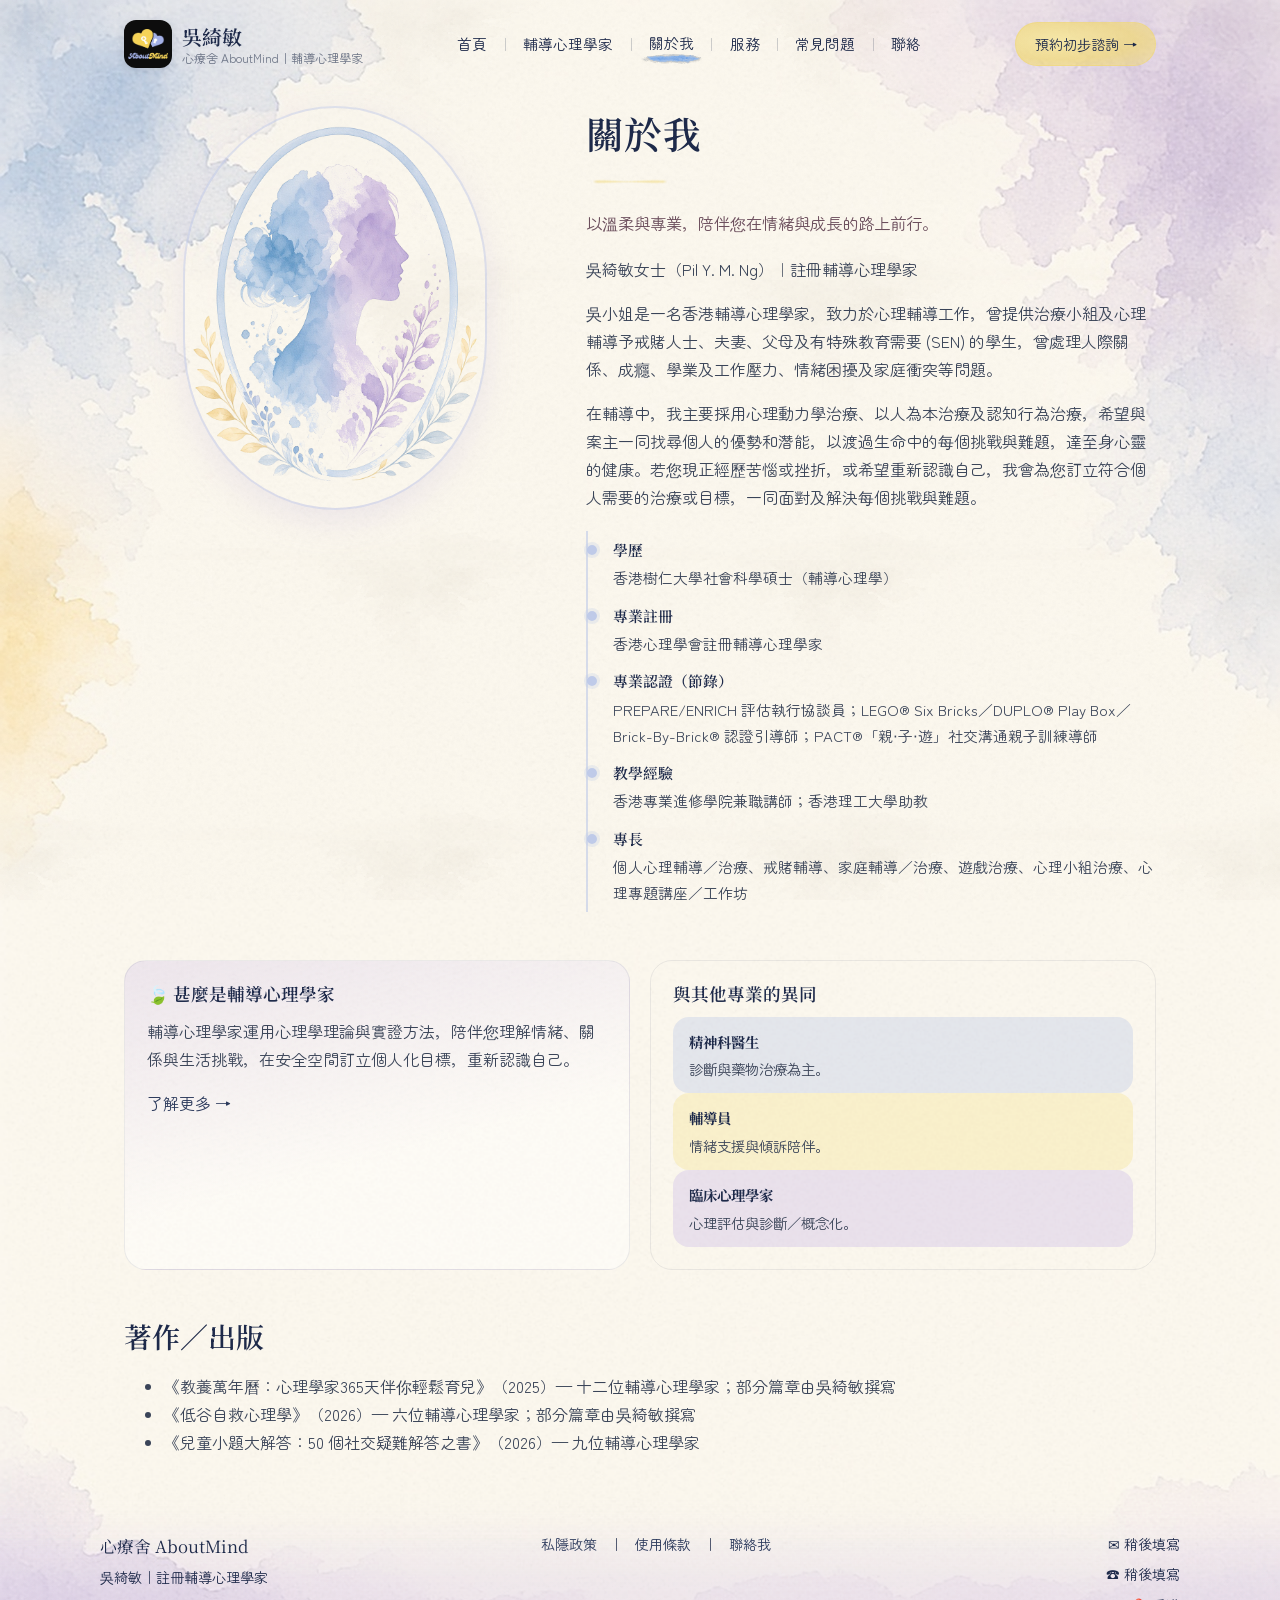
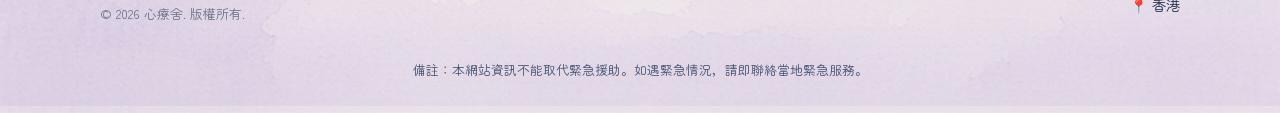
==== about.html @ 5c4538fe "Publish 心療舍 AboutMind static site at the repository root. GitHub Pages can serve these HTML, CSS, JS" ====
<!DOCTYPE html>
<html lang="zh-Hant">
<head>
  <meta charset="UTF-8">
  <meta name="viewport" content="width=device-width, initial-scale=1">
  <title>關於我｜吳綺敏 註冊輔導心理學家｜心療舍</title>
  <meta name="description" content="吳綺敏女士（Pil Y. M. Ng）｜註冊輔導心理學家。以溫柔與專業陪伴您前行。">
  <link rel="preconnect" href="https://fonts.googleapis.com">
  <link rel="preconnect" href="https://fonts.gstatic.com" crossorigin>
  <link href="https://fonts.googleapis.com/css2?family=Noto+Serif+TC:wght@500;600;700&family=Zen+Maru+Gothic:wght@400;500;700&display=swap" rel="stylesheet">
  <link rel="stylesheet" href="css/styles.css">
</head>
<body>
  <div class="site-wrap">
  <header class="site-header">
    <a class="brand" href="index.html">
      <img class="brand-logo" src="assets/aboutmind-logo.png" alt="AboutMind 心療舍">
      <span class="brand-text">
        <span class="brand-name">吳綺敏</span>
        <span class="brand-sub">心療舍 AboutMind｜輔導心理學家</span>
      </span>
    </a>
    <nav class="nav" aria-label="主要導航">
        <a href="index.html" data-page="index.html">首頁</a>
        <span class="sep">｜</span>
        <a href="counseling-psychologist.html" data-page="counseling-psychologist.html">輔導心理學家</a>
        <span class="sep">｜</span>
        <a href="about.html" data-page="about.html" class="active">關於我</a>
        <span class="sep">｜</span>
        <a href="services.html" data-page="services.html">服務</a>
        <span class="sep">｜</span>
        <a href="faq.html" data-page="faq.html">常見問題</a>
        <span class="sep">｜</span>
        <a href="contact.html" data-page="contact.html">聯絡</a>
    </nav>
    <a class="header-cta" href="contact.html">預約初步諮詢 →</a>
  </header>
  </div>
  <main>
  <div class="site-wrap">
    <section class="about-hero">
      <div class="hero-visual">
        <img class="portrait-oval" src="assets/portrait-oval.png" alt="關於我水彩肖像">
      </div>
      <div class="about-bio">
        <h1>關於我</h1>
        <div class="underline-lemon" aria-hidden="true"></div>
        <p class="lead">以溫柔與專業，陪伴您在情緒與成長的路上前行。</p>
        <p>吳綺敏女士（Pil Y. M. Ng）｜註冊輔導心理學家</p>
        <p>吳小姐是一名香港輔導心理學家，致力於心理輔導工作，曾提供治療小組及心理輔導予戒賭人士、夫妻、父母及有特殊教育需要 (SEN) 的學生，曾處理人際關係、成癮、學業及工作壓力、情緒困擾及家庭衝突等問題。</p>
        <p>在輔導中，我主要採用心理動力學治療、以人為本治療及認知行為治療，希望與案主一同找尋個人的優勢和潛能，以渡過生命中的每個挑戰與難題，達至身心靈的健康。若您現正經歷苦惱或挫折，或希望重新認識自己，我會為您訂立符合個人需要的治療或目標，一同面對及解決每個挑戰與難題。</p>

        <ul class="cv-list">
          <li>
            <span class="cv-label">學歷</span>
            香港樹仁大學社會科學碩士（輔導心理學）
          </li>
          <li>
            <span class="cv-label">專業註冊</span>
            香港心理學會註冊輔導心理學家
          </li>
          <li>
            <span class="cv-label">專業認證（節錄）</span>
            PREPARE/ENRICH 評估執行協談員；LEGO® Six Bricks／DUPLO® Play Box／Brick-By-Brick® 認證引導師；PACT®「親‧子‧遊」社交溝通親子訓練導師
          </li>
          <li>
            <span class="cv-label">教學經驗</span>
            香港專業進修學院兼職講師；香港理工大學助教
          </li>
          <li>
            <span class="cv-label">專長</span>
            個人心理輔導／治療、戒賭輔導、家庭輔導／治療、遊戲治療、心理小組治療、心理專題講座／工作坊
          </li>
        </ul>
      </div>
    </section>

    <div class="modules">
      <aside class="module module-lavender">
        <h3>🍃 甚麼是輔導心理學家</h3>
        <p>輔導心理學家運用心理學理論與實證方法，陪伴您理解情緒、關係與生活挑戰，在安全空間訂立個人化目標，重新認識自己。</p>
        <p><a href="counseling-psychologist.html">了解更多 →</a></p>
      </aside>
      <aside class="module">
        <h3>與其他專業的異同</h3>
        <div class="compare-pills">
          <div class="compare-item pill-blue"><strong>精神科醫生</strong>診斷與藥物治療為主。</div>
          <div class="compare-item pill-lemon"><strong>輔導員</strong>情緒支援與傾訴陪伴。</div>
          <div class="compare-item pill-lavender"><strong>臨床心理學家</strong>心理評估與診斷／概念化。</div>
        </div>
      </aside>
    </div>

    <section class="mb-3">
      <h2>著作／出版</h2>
      <ul>
        <li>《教養萬年曆：心理學家365天伴你輕鬆育兒》（2025）— 十二位輔導心理學家；部分篇章由吳綺敏撰寫</li>
        <li>《低谷自救心理學》（2026）— 六位輔導心理學家；部分篇章由吳綺敏撰寫</li>
        <li>《兒童小題大解答：50 個社交疑難解答之書》（2026）— 九位輔導心理學家</li>
      </ul>
    </section>
  </div>
  </main>
  <footer class="site-footer">
    <div class="footer-inner">
      <div>
        <p class="footer-brand-name">心療舍 AboutMind</p>
        <p>吳綺敏｜註冊輔導心理學家</p>
        <p class="footer-copy">© 2026 心療舍. 版權所有.</p>
      </div>
      <div class="footer-links">
        <a href="#">私隱政策</a>
        <span class="sep">｜</span>
        <a href="#">使用條款</a>
        <span class="sep">｜</span>
        <a href="contact.html">聯絡我</a>
      </div>
      <div class="footer-contact">
        <span>✉ 稍後填寫</span>
        <span>☎ 稍後填寫</span>
        <span>📍 香港</span>
      </div>
    </div>
    <p class="footer-disclaimer">備註：本網站資訊不能取代緊急援助。如遇緊急情況，請即聯絡當地緊急服務。</p>
  </footer>
  <script src="js/main.js"></script>
</body>
</html>
---- css/styles.css ----
/* 心療舍 AboutMind — watercolor paper theme
   Anti-blotch: one continuous cream base + soft multi-layer radial washes (CSS),
   not stacked opaque PNG corner blobs. */

:root {
  --cream: #FBF7F0;
  --cream-deep: #F3EDE3;
  --navy: #1E2A4A;
  --navy-soft: #2C3A5C;
  --body: #3A4458;
  --lavender: #C9B8E8;
  --lavender-deep: #B8A4DC;
  --pale-blue: #B8C5E8;
  --cornflower: #9BB0DC;
  --lemon: #F5E6A3;
  --lemon-deep: #F0D878;
  --peach: #F2C4B0;
  --peach-deep: #E8A992;
  --dusty-rose: #E8B8C8;
  --muted: #6B7385;
  --line: rgba(30, 42, 74, 0.12);
  --max: 1080px;
  --radius-card: 22px;
  --font-serif: "Noto Serif TC", "Songti TC", serif;
  --font-sans: "Zen Maru Gothic", "Noto Sans TC", "PingFang TC", sans-serif;
}

*, *::before, *::after { box-sizing: border-box; }
html { scroll-behavior: smooth; }
body {
  margin: 0;
  color: var(--body);
  font-family: var(--font-sans);
  font-weight: 400;
  line-height: 1.75;
  background-color: var(--cream);
  /* Painterly watercolor paper: cream + painted plate + soft corner overlays.
     Avoid flat digital-only fog as the main look. */
  background-image:
    url("../assets/wash-footer-from-bg.png"),
    url("../assets/bg-paper-watercolor.png");
  background-repeat: no-repeat, no-repeat;
  background-position:
    bottom center,
    top center;
  background-size:
    100% auto,
    cover;
  background-attachment: scroll, fixed;
  min-height: 100vh;
  position: relative;
}

/* Subtle paper grain + tiny CSS under-wash (readability / fallback only) */
body::before {
  content: "";
  position: fixed;
  inset: 0;
  pointer-events: none;
  z-index: 0;
  opacity: 1;
  background-image:
    url("../assets/paper-grain.png"),
    radial-gradient(ellipse 70% 50% at 0% 0%, rgba(184, 197, 232, 0.14) 0%, transparent 62%),
    radial-gradient(ellipse 65% 48% at 100% 0%, rgba(201, 184, 232, 0.12) 0%, transparent 64%);
  background-repeat: repeat, no-repeat, no-repeat;
  background-size: 420px 280px, auto, auto;
  mix-blend-mode: multiply;
  opacity: 0.48;
}

.site-wrap {
  position: relative;
  z-index: 1;
  max-width: var(--max);
  margin: 0 auto;
  padding: 0 1.5rem 0;
}

/* ---- Typography ---- */
h1, h2, h3, .brand-name {
  font-family: var(--font-serif);
  color: var(--navy);
  font-weight: 600;
  line-height: 1.35;
  margin: 0 0 0.6em;
}
h1 { font-size: clamp(1.75rem, 3.5vw, 2.35rem); letter-spacing: 0.02em; }
h2 { font-size: clamp(1.35rem, 2.5vw, 1.75rem); }
h3 { font-size: 1.1rem; }
p { margin: 0 0 1em; }
a { color: var(--navy-soft); text-decoration: none; }
a:hover { color: var(--cornflower); }

/* ---- Header / Nav ---- */
.site-header {
  display: flex;
  align-items: center;
  justify-content: space-between;
  gap: 1rem;
  padding: 1.25rem 0 1rem;
  flex-wrap: wrap;
}
.brand {
  display: flex;
  align-items: center;
  gap: 0.65rem;
  color: var(--navy);
  text-decoration: none;
}
.brand-logo {
  width: 48px;
  height: 48px;
  object-fit: contain;
  border-radius: 12px;
  background: #0d0d0d;
  padding: 4px;
  box-shadow: 0 2px 10px rgba(30,42,74,0.12);
}
.brand-text { display: flex; flex-direction: column; line-height: 1.25; }
.brand-name { font-size: 1.25rem; margin: 0; }
.brand-sub { font-size: 0.75rem; color: var(--muted); font-family: var(--font-sans); }

.nav {
  display: flex;
  flex-wrap: wrap;
  align-items: center;
  gap: 0.15rem 0;
  font-size: 0.92rem;
  color: var(--navy);
}
.nav a {
  color: var(--navy);
  padding: 0.35rem 0.55rem;
  position: relative;
}
.nav .sep {
  color: rgba(30,42,74,0.28);
  user-select: none;
  padding: 0 0.1rem;
}
.nav a.active {
  background-image: url("../assets/underline-blue.png");
  background-repeat: no-repeat;
  background-position: center 100%;
  background-size: 100% 10px;
  padding-bottom: 0.55rem;
}
.nav a:hover { opacity: 0.75; }

.header-cta {
  display: inline-flex;
  align-items: center;
  justify-content: center;
  padding: 0.55rem 1.15rem;
  border-radius: 999px;
  font-size: 0.88rem;
  color: var(--navy);
  background:
    radial-gradient(ellipse at 30% 40%, rgba(245,230,163,0.95) 0%, rgba(240,216,120,0.75) 55%, rgba(240,216,120,0.45) 100%);
  border: 1px solid rgba(240, 216, 120, 0.5);
  box-shadow: 0 2px 10px rgba(201, 184, 232, 0.2);
  transition: transform 0.15s ease, box-shadow 0.15s ease;
}
.header-cta:hover {
  transform: translateY(-1px);
  box-shadow: 0 4px 14px rgba(201, 184, 232, 0.35);
  color: var(--navy);
}

/* ---- Buttons ---- */
.btn {
  display: inline-flex;
  align-items: center;
  justify-content: center;
  padding: 0.75rem 1.6rem;
  border-radius: 999px;
  font-family: var(--font-sans);
  font-size: 0.98rem;
  color: var(--navy);
  border: none;
  cursor: pointer;
  text-decoration: none;
  transition: transform 0.15s ease, box-shadow 0.15s ease;
}
.btn:hover { transform: translateY(-1px); color: var(--navy); }
.btn-peach {
  background:
    radial-gradient(ellipse at 35% 40%, rgba(255,220,200,0.95) 0%, rgba(242,196,176,0.85) 45%, rgba(232,169,146,0.7) 100%);
  box-shadow: 0 3px 14px rgba(232, 169, 146, 0.35);
}
.btn-lavender {
  background:
    radial-gradient(ellipse at 40% 35%, rgba(220,210,240,0.95) 0%, rgba(201,184,232,0.85) 50%, rgba(184,164,220,0.7) 100%);
  box-shadow: 0 3px 14px rgba(184, 164, 220, 0.35);
}
.btn-lemon {
  background:
    radial-gradient(ellipse at 40% 35%, rgba(255,245,200,0.95) 0%, rgba(245,230,163,0.85) 50%, rgba(240,216,120,0.7) 100%);
  box-shadow: 0 3px 14px rgba(240, 216, 120, 0.35);
}

/* ---- Hero ---- */
.hero {
  display: grid;
  grid-template-columns: 1.15fr 0.85fr;
  gap: 2.5rem;
  align-items: center;
  padding: 2rem 0 2.5rem;
}
.hero-copy .tagline {
  color: var(--navy-soft);
  font-size: 1.02rem;
  max-width: 32rem;
}
.hero-visual {
  display: flex;
  justify-content: center;
}
.portrait-circle {
  width: min(340px, 100%);
  aspect-ratio: 1;
  border-radius: 50%;
  object-fit: cover;
  box-shadow:
    0 0 0 3px rgba(184, 197, 232, 0.35),
    0 12px 40px rgba(184, 164, 220, 0.25);
}
.portrait-oval {
  width: min(300px, 90%);
  height: auto;
  border-radius: 50% / 42%;
  object-fit: cover;
  box-shadow:
    0 0 0 2px rgba(184, 197, 232, 0.4),
    0 12px 36px rgba(184, 164, 220, 0.22);
}

/* ---- Section divider ---- */
.section-label {
  display: flex;
  align-items: center;
  justify-content: center;
  gap: 1rem;
  margin: 1.5rem 0 2rem;
  text-align: center;
}
.section-label h2 { margin: 0; white-space: nowrap; }
.section-label .brush {
  flex: 1;
  max-width: 140px;
  height: 8px;
  border: none;
  background:
    linear-gradient(90deg, transparent, rgba(155, 176, 220, 0.65), transparent);
  border-radius: 99px;
  opacity: 0.85;
  position: relative;
}
.section-label .brush::after {
  content: "";
  position: absolute;
  inset: -2px 10%;
  background: radial-gradient(ellipse at center, rgba(184,197,232,0.45), transparent 70%);
  border-radius: 99px;
}

.underline-lemon {
  display: inline-block;
  width: 5.5rem;
  height: 10px;
  margin-top: -0.4rem;
  margin-bottom: 1rem;
  background: url("../assets/underline-lemon.png") center / contain no-repeat;
}

/* ---- Cards ---- */
.card-grid {
  display: grid;
  grid-template-columns: repeat(3, 1fr);
  gap: 1.25rem;
  margin-bottom: 3rem;
}
.card-grid-2 {
  display: grid;
  grid-template-columns: repeat(2, 1fr);
  gap: 1.25rem;
  margin-bottom: 1.5rem;
}
.card {
  border-radius: var(--radius-card);
  padding: 1.4rem 1.35rem 1.5rem;
  border: 1.5px solid rgba(30, 42, 74, 0.08);
  background: rgba(255, 255, 255, 0.35);
  backdrop-filter: blur(2px);
  position: relative;
  overflow: hidden;
}
.card::before {
  content: "";
  position: absolute;
  inset: 0;
  border-radius: inherit;
  pointer-events: none;
  opacity: 0.55;
}
.card-blue { background: linear-gradient(160deg, rgba(184,197,232,0.32) 0%, rgba(255,255,255,0.4) 55%, rgba(184,197,232,0.18) 100%); }
.card-peach { background: linear-gradient(160deg, rgba(242,196,176,0.30) 0%, rgba(255,255,255,0.4) 55%, rgba(232,184,200,0.16) 100%); }
.card-lemon { background: linear-gradient(160deg, rgba(245,230,163,0.38) 0%, rgba(255,255,255,0.42) 55%, rgba(245,230,163,0.18) 100%); }
.card-lavender { background: linear-gradient(160deg, rgba(201,184,232,0.32) 0%, rgba(255,255,255,0.4) 55%, rgba(201,184,232,0.16) 100%); }
.card-rose { background: linear-gradient(160deg, rgba(232,184,200,0.30) 0%, rgba(255,255,255,0.4) 55%, rgba(242,196,176,0.16) 100%); }

.card-icon {
  font-size: 1.35rem;
  margin-bottom: 0.5rem;
  display: block;
  filter: saturate(0.85);
}
.card h3 { margin-bottom: 0.45rem; }
.card p { font-size: 0.92rem; margin: 0; color: var(--body); }

.pill-row {
  display: flex;
  flex-wrap: wrap;
  gap: 0.65rem;
  justify-content: center;
  margin: 1rem 0 2.5rem;
}
.pill {
  display: inline-flex;
  align-items: center;
  padding: 0.4rem 1rem;
  border-radius: 999px;
  font-size: 0.88rem;
  color: var(--navy);
  border: 1px solid rgba(30,42,74,0.08);
}
.pill-blue { background: rgba(184,197,232,0.35); }
.pill-lemon { background: rgba(245,230,163,0.45); }
.pill-lavender { background: rgba(201,184,232,0.35); }
.pill-peach { background: rgba(242,196,176,0.35); }

/* ---- About layout ---- */
.about-hero {
  display: grid;
  grid-template-columns: 0.85fr 1.15fr;
  gap: 2.5rem;
  align-items: start;
  padding: 1.5rem 0 2rem;
}
.about-bio .lead {
  color: #6B4E5C;
  font-size: 1.02rem;
  margin-bottom: 1.1rem;
}
.cv-list {
  list-style: none;
  padding: 0 0 0 0.35rem;
  margin: 1.25rem 0 0;
  border-left: 2px solid rgba(184, 197, 232, 0.55);
}
.cv-list li {
  position: relative;
  padding: 0.35rem 0 0.35rem 1.25rem;
  font-size: 0.93rem;
}
.cv-list li::before {
  content: "";
  position: absolute;
  left: -0.4rem;
  top: 0.85rem;
  width: 10px;
  height: 10px;
  border-radius: 50%;
  background: rgba(184, 197, 232, 0.9);
  box-shadow: 0 0 0 3px rgba(184,197,232,0.25);
}
.cv-list .cv-label {
  display: block;
  font-family: var(--font-serif);
  color: var(--navy);
  font-weight: 600;
  margin-bottom: 0.15rem;
}

.modules {
  display: grid;
  grid-template-columns: 1fr 1fr;
  gap: 1.25rem;
  margin: 1rem 0 3rem;
}
.module {
  border-radius: var(--radius-card);
  padding: 1.35rem 1.4rem;
  border: 1.5px solid rgba(30,42,74,0.08);
}
.module-lavender {
  background: linear-gradient(165deg, rgba(201,184,232,0.28) 0%, rgba(255,255,255,0.45) 60%);
}
.module-compare .compare-pills {
  display: flex;
  flex-direction: column;
  gap: 0.65rem;
  margin-top: 0.85rem;
}
.compare-item {
  border-radius: 16px;
  padding: 0.75rem 1rem;
  font-size: 0.9rem;
}
.compare-item strong {
  display: block;
  font-family: var(--font-serif);
  color: var(--navy);
  margin-bottom: 0.15rem;
}

/* ---- Counseling page ---- */
.process-grid {
  display: grid;
  grid-template-columns: repeat(3, 1fr);
  gap: 1rem;
  margin: 1.5rem 0 2rem;
}
.process-card {
  border-radius: 18px;
  padding: 1.25rem 1.2rem;
  border: 1.5px dashed rgba(30,42,74,0.18);
  background: rgba(255,255,255,0.4);
}
.process-card .step {
  font-family: var(--font-serif);
  color: var(--navy);
  font-size: 1.05rem;
  margin-bottom: 0.35rem;
}
.process-1 { background: linear-gradient(160deg, rgba(184,197,232,0.3), rgba(255,255,255,0.45)); }
.process-2 { background: linear-gradient(160deg, rgba(232,184,200,0.28), rgba(255,255,255,0.45)); }
.process-3 { background: linear-gradient(160deg, rgba(245,230,163,0.35), rgba(255,255,255,0.45)); }

.page-intro {
  max-width: 40rem;
  margin: 1.5rem auto 2rem;
  text-align: center;
}
.page-intro h1 { margin-bottom: 0.5rem; }
.centered { text-align: center; }

/* ---- FAQ ---- */
.faq-list {
  max-width: 720px;
  margin: 0 auto 3rem;
  display: flex;
  flex-direction: column;
  gap: 0.75rem;
}
.faq-item {
  border-radius: 16px;
  border: 1.5px solid rgba(30,42,74,0.1);
  background: rgba(255,255,255,0.55);
  overflow: hidden;
}
.faq-item summary {
  list-style: none;
  cursor: pointer;
  padding: 1rem 1.15rem;
  display: flex;
  align-items: center;
  justify-content: space-between;
  gap: 1rem;
  font-family: var(--font-serif);
  color: var(--navy);
  font-size: 1.02rem;
  position: relative;
  padding-left: 1.35rem;
}
.faq-item summary::-webkit-details-marker { display: none; }
.faq-item summary::before {
  content: "";
  position: absolute;
  left: 0;
  top: 0;
  bottom: 0;
  width: 8px;
  border-radius: 16px 0 0 16px;
  opacity: 0.75;
}
.faq-item:nth-child(1) summary::before { background: var(--lemon-deep); }
.faq-item:nth-child(2) summary::before { background: var(--lavender); }
.faq-item:nth-child(3) summary::before { background: var(--pale-blue); }
.faq-item:nth-child(4) summary::before { background: var(--cornflower); }
.faq-item:nth-child(5) summary::before { background: var(--lemon); }
.faq-item:nth-child(6) summary::before { background: var(--pale-blue); }
.faq-item .chev {
  flex-shrink: 0;
  width: 1.1rem;
  height: 1.1rem;
  border-right: 2px solid var(--navy);
  border-bottom: 2px solid var(--navy);
  transform: rotate(45deg);
  opacity: 0.45;
  transition: transform 0.2s ease;
  margin-top: -0.3rem;
}
.faq-item[open] .chev { transform: rotate(-135deg); margin-top: 0.25rem; }
.faq-item .answer {
  padding: 0 1.25rem 1.15rem 1.35rem;
  font-size: 0.95rem;
  color: var(--body);
}

/* ---- Contact ---- */
.contact-grid {
  display: grid;
  grid-template-columns: 1fr 1.1fr;
  gap: 2.5rem;
  align-items: start;
  margin: 1.5rem 0 3rem;
}
.contact-meta {
  list-style: none;
  padding: 0;
  margin: 1.5rem 0 0;
}
.contact-meta li {
  display: flex;
  align-items: center;
  gap: 0.85rem;
  margin-bottom: 1rem;
  font-size: 0.98rem;
}
.contact-icon {
  width: 42px;
  height: 42px;
  border-radius: 50%;
  display: grid;
  place-items: center;
  background: rgba(201,184,232,0.4);
  color: var(--navy);
  font-size: 1.05rem;
  flex-shrink: 0;
}
.contact-form {
  display: flex;
  flex-direction: column;
  gap: 0.85rem;
}
.contact-form label {
  display: block;
  font-size: 0.82rem;
  color: var(--muted);
  margin-bottom: 0.25rem;
}
.contact-form .field {
  width: 100%;
  padding: 0.85rem 1rem;
  border-radius: 14px;
  border: 1.5px solid rgba(30,42,74,0.22);
  background: rgba(255,255,255,0.55);
  font-family: var(--font-sans);
  font-size: 0.98rem;
  color: var(--navy);
  outline: none;
  transition: border-color 0.15s ease, box-shadow 0.15s ease;
}
.contact-form .field:focus {
  border-color: var(--lavender-deep);
  box-shadow: 0 0 0 3px rgba(201,184,232,0.3);
}
.contact-form textarea.field {
  min-height: 140px;
  resize: vertical;
}
.privacy-note {
  font-size: 0.82rem;
  color: var(--muted);
  text-align: center;
  margin-top: 0.5rem;
}
.form-submit { width: 100%; margin-top: 0.35rem; }

/* ---- Footer ---- */
.site-footer {
  position: relative;
  margin-top: 2rem;
  padding: 2.75rem 1.5rem 2rem;
  color: var(--navy);
  overflow: hidden;
}
.site-footer::before {
  content: "";
  position: absolute;
  inset: 0;
  z-index: 0;
  background-color: transparent;
  background-image:
    url("../assets/wash-footer-from-bg.png"),
    linear-gradient(180deg, transparent 0%, rgba(201,184,232,0.22) 40%, rgba(184,164,220,0.28) 100%);
  background-repeat: no-repeat, no-repeat;
  background-position: bottom center, bottom center;
  background-size: 100% 115%, 100% 100%;
  opacity: 0.95;
  -webkit-mask-image: linear-gradient(180deg, transparent 0%, #000 28%, #000 100%);
  mask-image: linear-gradient(180deg, transparent 0%, #000 28%, #000 100%);
}
.footer-inner {
  position: relative;
  z-index: 1;
  max-width: var(--max);
  margin: 0 auto;
  display: grid;
  grid-template-columns: 1.2fr 1fr 1.1fr;
  gap: 1.5rem;
  align-items: start;
  font-size: 0.88rem;
}
.footer-brand-name {
  font-family: var(--font-serif);
  font-size: 1.05rem;
  margin: 0 0 0.2rem;
}
.footer-copy { color: var(--muted); font-size: 0.8rem; margin-top: 0.4rem; }
.footer-links { display: flex; flex-wrap: wrap; gap: 0.35rem 0.75rem; justify-content: center; }
.footer-links a { color: var(--navy-soft); }
.footer-contact { display: flex; flex-direction: column; gap: 0.35rem; align-items: flex-end; text-align: right; }
.footer-disclaimer {
  position: relative;
  z-index: 1;
  max-width: var(--max);
  margin: 1.25rem auto 0;
  text-align: center;
  font-size: 0.8rem;
  color: var(--navy-soft);
  opacity: 0.85;
}

/* ---- Utilities ---- */
.mt-1 { margin-top: 0.5rem; }
.mt-2 { margin-top: 1rem; }
.mb-2 { margin-bottom: 1rem; }
.mb-3 { margin-bottom: 1.75rem; }
.sr-only {
  position: absolute; width: 1px; height: 1px; padding: 0; margin: -1px;
  overflow: hidden; clip: rect(0,0,0,0); border: 0;
}

/* ---- Responsive ---- */
@media (max-width: 900px) {
  .hero, .about-hero, .contact-grid { grid-template-columns: 1fr; }
  .hero-visual { order: -1; }
  .card-grid, .process-grid { grid-template-columns: 1fr; }
  .card-grid-2, .modules { grid-template-columns: 1fr; }
  .footer-inner { grid-template-columns: 1fr; text-align: center; }
  .footer-contact { align-items: center; text-align: center; }
  .nav { width: 100%; justify-content: flex-start; }
}
@media (max-width: 600px) {
  .site-header { padding-top: 1rem; }
  .brand-logo { width: 36px; height: 36px; }
  .header-cta { display: none; }
}
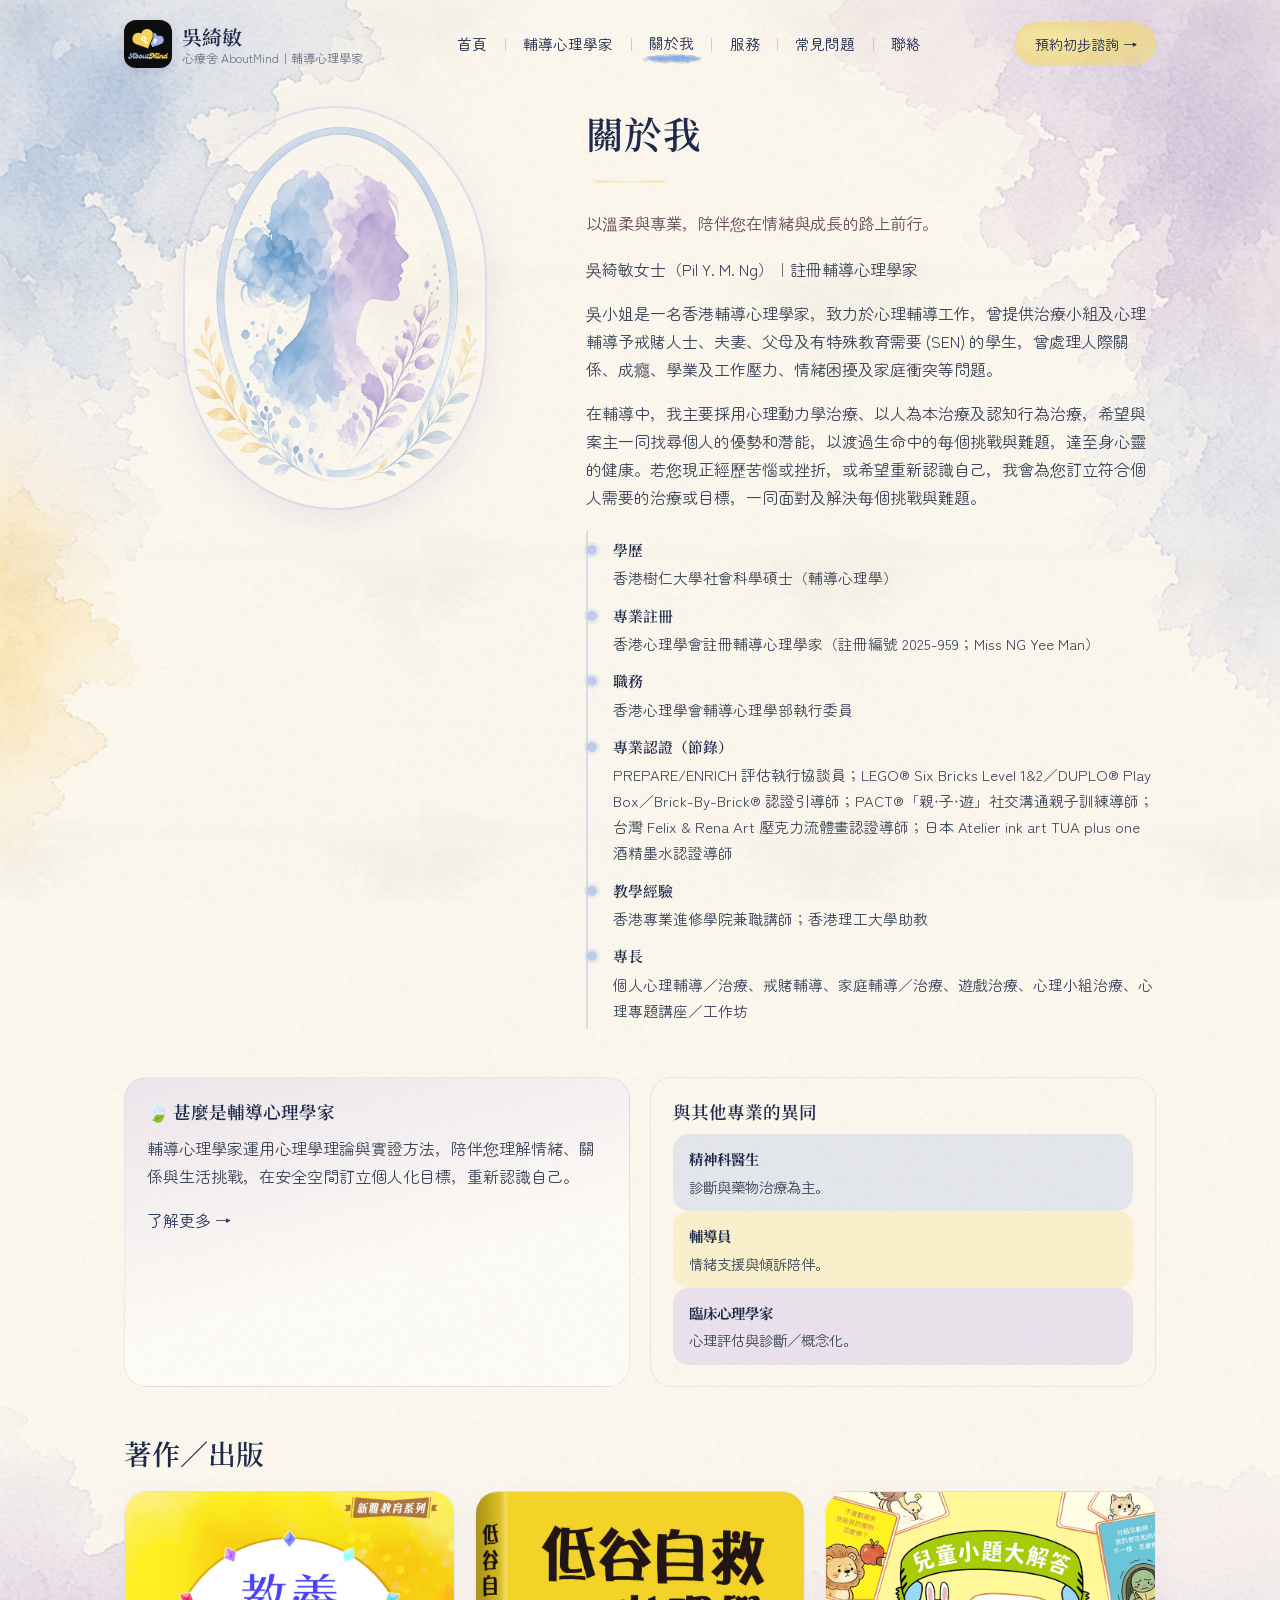
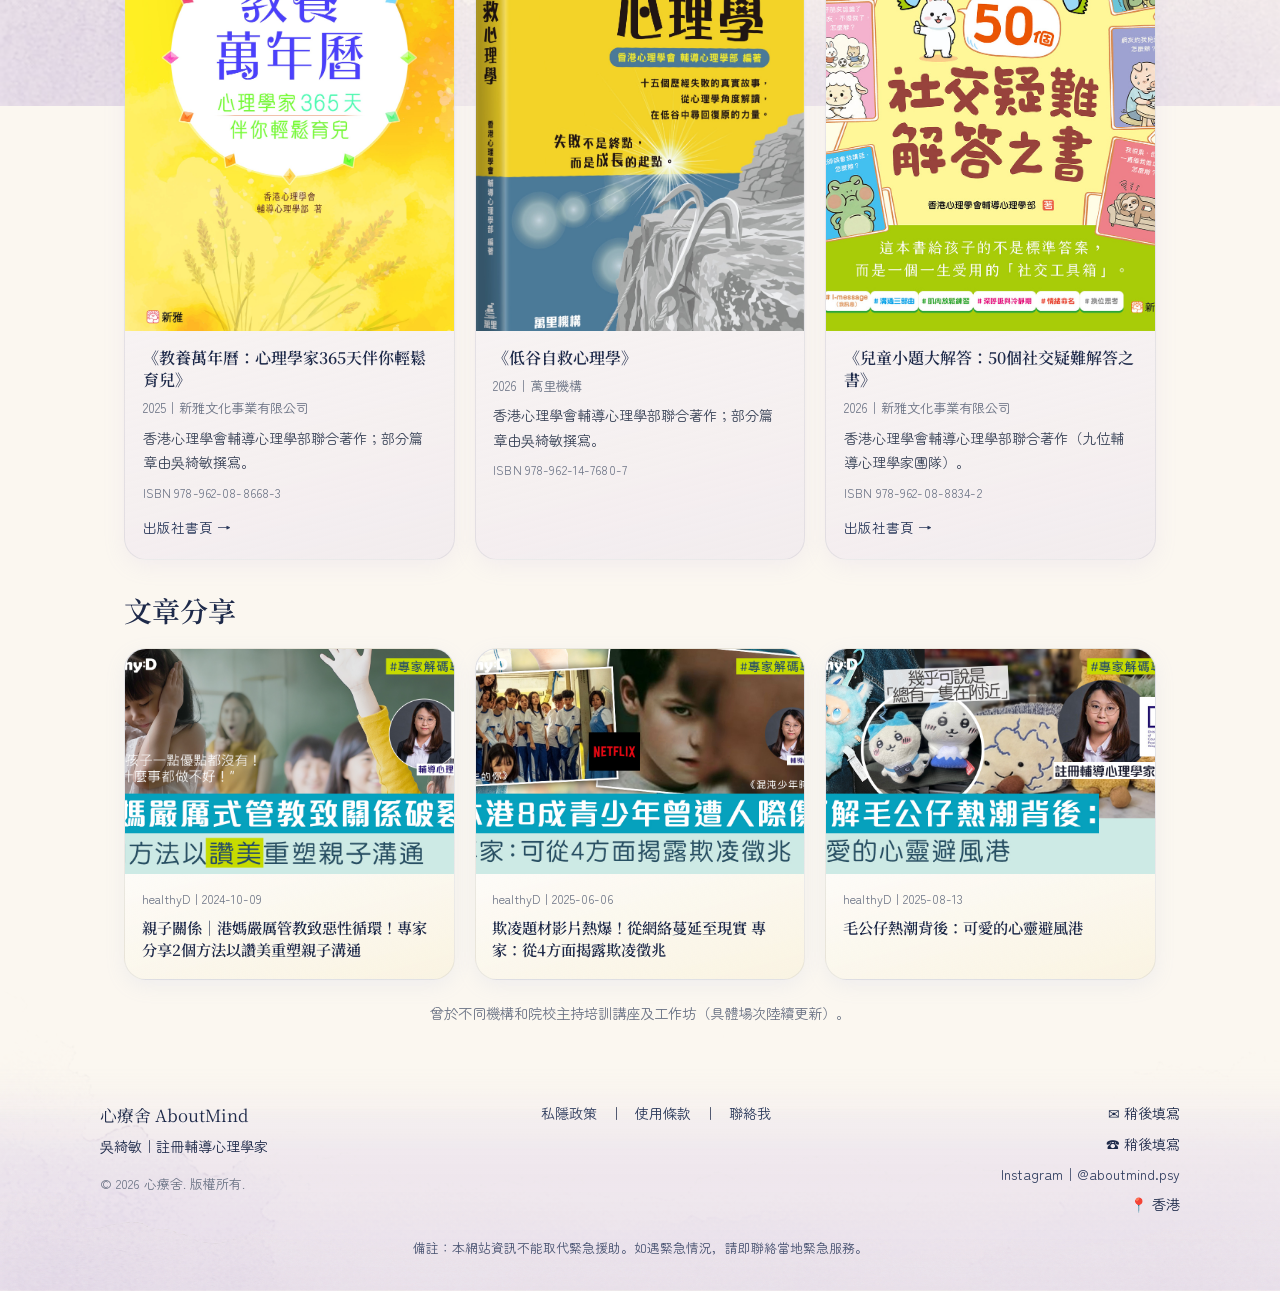
==== commit c6ee0f94: "Update About: publications covers, healthyD articles, CV enrichments Deploy the static Pages package" ====
--- a/about.html
+++ b/about.html
@@ -57,11 +57,15 @@
           </li>
           <li>
             <span class="cv-label">專業註冊</span>
-            香港心理學會註冊輔導心理學家
+            香港心理學會註冊輔導心理學家（註冊編號 2025-959；Miss NG Yee Man）
+          </li>
+          <li>
+            <span class="cv-label">職務</span>
+            香港心理學會輔導心理學部執行委員
           </li>
           <li>
             <span class="cv-label">專業認證（節錄）</span>
-            PREPARE/ENRICH 評估執行協談員；LEGO® Six Bricks／DUPLO® Play Box／Brick-By-Brick® 認證引導師；PACT®「親‧子‧遊」社交溝通親子訓練導師
+            PREPARE/ENRICH 評估執行協談員；LEGO® Six Bricks Level 1&amp;2／DUPLO® Play Box／Brick-By-Brick® 認證引導師；PACT®「親‧子‧遊」社交溝通親子訓練導師；台灣 Felix &amp; Rena Art 壓克力流體畫認證導師；日本 Atelier ink art TUA plus one 酒精墨水認證導師
           </li>
           <li>
             <span class="cv-label">教學經驗</span>
@@ -91,13 +95,73 @@
       </aside>
     </div>
 
-    <section class="mb-3">
+    <section class="mb-3" id="publications">
       <h2>著作／出版</h2>
-      <ul>
-        <li>《教養萬年曆：心理學家365天伴你輕鬆育兒》（2025）— 十二位輔導心理學家；部分篇章由吳綺敏撰寫</li>
-        <li>《低谷自救心理學》（2026）— 六位輔導心理學家；部分篇章由吳綺敏撰寫</li>
-        <li>《兒童小題大解答：50 個社交疑難解答之書》（2026）— 九位輔導心理學家</li>
-      </ul>
+      <div class="pub-grid">
+        <article class="pub-card">
+          <a class="pub-cover-link" href="https://www.sunya.com.hk/tc/book_details.php?category_id=5&amp;refid=3361" target="_blank" rel="noopener noreferrer">
+            <img class="pub-cover" src="assets/research/book-jiaoyang-sunya.jpg" alt="《教養萬年曆：心理學家365天伴你輕鬆育兒》封面" width="280" height="380" loading="lazy">
+          </a>
+          <div class="pub-body">
+            <h3 class="pub-title">《教養萬年曆：心理學家365天伴你輕鬆育兒》</h3>
+            <p class="pub-meta">2025｜新雅文化事業有限公司</p>
+            <p class="pub-role">香港心理學會輔導心理學部聯合著作；部分篇章由吳綺敏撰寫。</p>
+            <p class="pub-isbn">ISBN 978-962-08-8668-3</p>
+            <p class="pub-link"><a href="https://www.sunya.com.hk/tc/book_details.php?category_id=5&amp;refid=3361" target="_blank" rel="noopener noreferrer">出版社書頁 →</a></p>
+          </div>
+        </article>
+        <article class="pub-card">
+          <div class="pub-cover-link">
+            <img class="pub-cover" src="assets/research/book-digu-wanli.jpg" alt="《低谷自救心理學》封面" width="280" height="380" loading="lazy">
+          </div>
+          <div class="pub-body">
+            <h3 class="pub-title">《低谷自救心理學》</h3>
+            <p class="pub-meta">2026｜萬里機構</p>
+            <p class="pub-role">香港心理學會輔導心理學部聯合著作；部分篇章由吳綺敏撰寫。</p>
+            <p class="pub-isbn">ISBN 978-962-14-7680-7</p>
+          </div>
+        </article>
+        <article class="pub-card">
+          <a class="pub-cover-link" href="https://www.sunya.com.hk/tc/book_details.php?category_id=5&amp;refid=3764" target="_blank" rel="noopener noreferrer">
+            <img class="pub-cover" src="assets/research/book-ertong-sunya.jpg" alt="《兒童小題大解答：50個社交疑難解答之書》封面" width="280" height="380" loading="lazy">
+          </a>
+          <div class="pub-body">
+            <h3 class="pub-title">《兒童小題大解答：50個社交疑難解答之書》</h3>
+            <p class="pub-meta">2026｜新雅文化事業有限公司</p>
+            <p class="pub-role">香港心理學會輔導心理學部聯合著作（九位輔導心理學家團隊）。</p>
+            <p class="pub-isbn">ISBN 978-962-08-8834-2</p>
+            <p class="pub-link"><a href="https://www.sunya.com.hk/tc/book_details.php?category_id=5&amp;refid=3764" target="_blank" rel="noopener noreferrer">出版社書頁 →</a></p>
+          </div>
+        </article>
+      </div>
+    </section>
+
+    <section class="mb-3" id="articles">
+      <h2>文章分享</h2>
+      <div class="media-grid">
+        <a class="media-card" href="https://www.healthyd.com/articles/expert-blog/%E8%A6%AA%E5%AD%90%E9%97%9C%E4%BF%82%E4%BF%AE%E5%BE%A9-%E8%AE%9A%E7%BE%8E%E9%87%8D%E5%A1%91%E8%A6%AA%E5%AD%90%E6%BA%9D%E9%80%9A-%E8%BC%94%E5%B0%8E%E5%BF%83%E7%90%86%E5%AD%B8%E5%AE%B6" target="_blank" rel="noopener noreferrer">
+          <img class="media-thumb" src="assets/research/media-thumb-parenting.jpg" alt="" width="400" height="225" loading="lazy">
+          <div class="media-body">
+            <p class="media-outlet">healthyD｜2024-10-09</p>
+            <h3 class="media-title">親子關係｜港媽嚴厲管教致惡性循環！專家分享2個方法以讚美重塑親子溝通</h3>
+          </div>
+        </a>
+        <a class="media-card" href="https://www.healthyd.com/articles/expert-blog/%E6%AC%BA%E5%87%8C%E9%A1%8C%E6%9D%90%E5%BD%B1%E7%89%87-%E9%9D%92%E5%B0%91%E5%B9%B4%E6%AC%BA%E5%87%8C%E5%BE%B5%E5%85%86-%E8%BC%94%E5%B0%8E%E5%BF%83%E7%90%86%E5%AD%B8%E5%AE%B6" target="_blank" rel="noopener noreferrer">
+          <img class="media-thumb" src="assets/research/media-thumb-bully.jpg" alt="" width="400" height="225" loading="lazy">
+          <div class="media-body">
+            <p class="media-outlet">healthyD｜2025-06-06</p>
+            <h3 class="media-title">欺凌題材影片熱爆！從網絡蔓延至現實 專家：從4方面揭露欺凌徵兆</h3>
+          </div>
+        </a>
+        <a class="media-card" href="https://www.healthyd.com/articles/expert-blog/%E6%AF%9B%E5%85%AC%E4%BB%94%E7%86%B1%E6%BD%AE-%E5%BF%83%E9%9D%88%E9%81%BF%E9%A2%A8%E6%B8%AF-%E8%A8%BB%E5%86%8A%E8%BC%94%E5%B0%8E%E5%BF%83%E7%90%86%E5%AD%B8%E5%AE%B6%E5%90%B3%E7%B6%BA%E6%95%8F" target="_blank" rel="noopener noreferrer">
+          <img class="media-thumb" src="assets/research/media-thumb-plush.jpg" alt="" width="400" height="225" loading="lazy">
+          <div class="media-body">
+            <p class="media-outlet">healthyD｜2025-08-13</p>
+            <h3 class="media-title">毛公仔熱潮背後：可愛的心靈避風港</h3>
+          </div>
+        </a>
+      </div>
+      <p class="soft-note">曾於不同機構和院校主持培訓講座及工作坊（具體場次陸續更新）。</p>
     </section>
   </div>
   </main>
@@ -118,6 +182,7 @@
       <div class="footer-contact">
         <span>✉ 稍後填寫</span>
         <span>☎ 稍後填寫</span>
+        <a href="https://www.instagram.com/aboutmind.psy/" target="_blank" rel="noopener noreferrer">Instagram｜@aboutmind.psy</a>
         <span>📍 香港</span>
       </div>
     </div>
--- a/css/styles.css
+++ b/css/styles.css
@@ -623,6 +623,7 @@
 .footer-links { display: flex; flex-wrap: wrap; gap: 0.35rem 0.75rem; justify-content: center; }
 .footer-links a { color: var(--navy-soft); }
 .footer-contact { display: flex; flex-direction: column; gap: 0.35rem; align-items: flex-end; text-align: right; }
+.footer-contact a { color: var(--navy-soft); }
 .footer-disclaimer {
   position: relative;
   z-index: 1;
@@ -632,6 +633,164 @@
   font-size: 0.8rem;
   color: var(--navy-soft);
   opacity: 0.85;
+}
+
+
+/* ---- Publications / media (About) ---- */
+.pub-grid {
+  display: grid;
+  grid-template-columns: repeat(3, 1fr);
+  gap: 1.25rem;
+  margin: 1.15rem 0 2rem;
+}
+.pub-card {
+  border-radius: var(--radius-card);
+  border: 1.5px solid rgba(30, 42, 74, 0.08);
+  background: linear-gradient(165deg, rgba(255,255,255,0.55) 0%, rgba(201,184,232,0.16) 100%);
+  overflow: hidden;
+  display: flex;
+  flex-direction: column;
+  box-shadow: 0 6px 22px rgba(184, 164, 220, 0.12);
+}
+.pub-cover-link {
+  display: block;
+  background: rgba(243, 237, 227, 0.65);
+  aspect-ratio: 3 / 4;
+  overflow: hidden;
+}
+.pub-cover {
+  width: 100%;
+  height: 100%;
+  object-fit: cover;
+  display: block;
+  border-radius: 0;
+  transition: transform 0.25s ease;
+}
+a.pub-cover-link:hover .pub-cover {
+  transform: scale(1.03);
+}
+.pub-body {
+  padding: 1rem 1.1rem 1.2rem;
+  display: flex;
+  flex-direction: column;
+  gap: 0.35rem;
+  flex: 1;
+}
+.pub-title {
+  font-size: 1rem;
+  margin: 0;
+  line-height: 1.4;
+}
+.pub-meta {
+  margin: 0;
+  font-size: 0.82rem;
+  color: var(--muted);
+}
+.pub-role {
+  margin: 0;
+  font-size: 0.88rem;
+  color: var(--body);
+}
+.pub-isbn {
+  margin: 0.15rem 0 0;
+  font-size: 0.78rem;
+  color: var(--muted);
+  letter-spacing: 0.01em;
+}
+.pub-link {
+  margin: 0.35rem 0 0;
+  font-size: 0.85rem;
+}
+.pub-link a { color: var(--navy-soft); }
+
+.media-grid {
+  display: grid;
+  grid-template-columns: repeat(3, 1fr);
+  gap: 1.25rem;
+  margin: 1.15rem 0 1.25rem;
+}
+.media-card {
+  display: flex;
+  flex-direction: column;
+  border-radius: var(--radius-card);
+  border: 1.5px solid rgba(30, 42, 74, 0.08);
+  background: linear-gradient(165deg, rgba(184,197,232,0.22) 0%, rgba(255,255,255,0.48) 55%, rgba(245,230,163,0.18) 100%);
+  overflow: hidden;
+  color: inherit;
+  text-decoration: none;
+  box-shadow: 0 6px 20px rgba(155, 176, 220, 0.12);
+  transition: transform 0.15s ease, box-shadow 0.15s ease;
+}
+.media-card:hover {
+  transform: translateY(-2px);
+  box-shadow: 0 10px 26px rgba(155, 176, 220, 0.22);
+  color: inherit;
+}
+.media-thumb {
+  width: 100%;
+  aspect-ratio: 16 / 9;
+  object-fit: cover;
+  display: block;
+  background: rgba(243, 237, 227, 0.8);
+}
+.media-body {
+  padding: 0.95rem 1.05rem 1.15rem;
+}
+.media-outlet {
+  margin: 0 0 0.35rem;
+  font-size: 0.78rem;
+  color: var(--muted);
+}
+.media-title {
+  margin: 0;
+  font-size: 0.95rem;
+  line-height: 1.45;
+  color: var(--navy);
+}
+.soft-note {
+  margin: 0.5rem 0 1.5rem;
+  font-size: 0.9rem;
+  color: var(--muted);
+  text-align: center;
+}
+
+.home-pubs {
+  margin: 0.5rem 0 2.75rem;
+}
+.home-pubs-head {
+  display: flex;
+  align-items: baseline;
+  justify-content: space-between;
+  gap: 1rem;
+  flex-wrap: wrap;
+  margin-bottom: 1rem;
+}
+.home-pubs-head h2 { margin: 0; }
+.home-pubs-more {
+  font-size: 0.9rem;
+  color: var(--navy-soft);
+}
+.home-pub-thumbs {
+  display: grid;
+  grid-template-columns: repeat(3, 1fr);
+  gap: 1rem;
+}
+.home-pub-thumb {
+  display: block;
+  border-radius: 16px;
+  overflow: hidden;
+  border: 1.5px solid rgba(30,42,74,0.08);
+  background: rgba(255,255,255,0.4);
+  aspect-ratio: 3 / 4;
+  box-shadow: 0 4px 16px rgba(184,164,220,0.12);
+  transition: transform 0.15s ease;
+}
+.home-pub-thumb:hover { transform: translateY(-2px); }
+.home-pub-thumb img {
+  width: 100%;
+  height: 100%;
+  object-fit: cover;
+  display: block;
 }
 
 /* ---- Utilities ---- */
@@ -648,7 +807,7 @@
 @media (max-width: 900px) {
   .hero, .about-hero, .contact-grid { grid-template-columns: 1fr; }
   .hero-visual { order: -1; }
-  .card-grid, .process-grid { grid-template-columns: 1fr; }
+  .card-grid, .process-grid, .pub-grid, .media-grid, .home-pub-thumbs { grid-template-columns: 1fr; }
   .card-grid-2, .modules { grid-template-columns: 1fr; }
   .footer-inner { grid-template-columns: 1fr; text-align: center; }
   .footer-contact { align-items: center; text-align: center; }
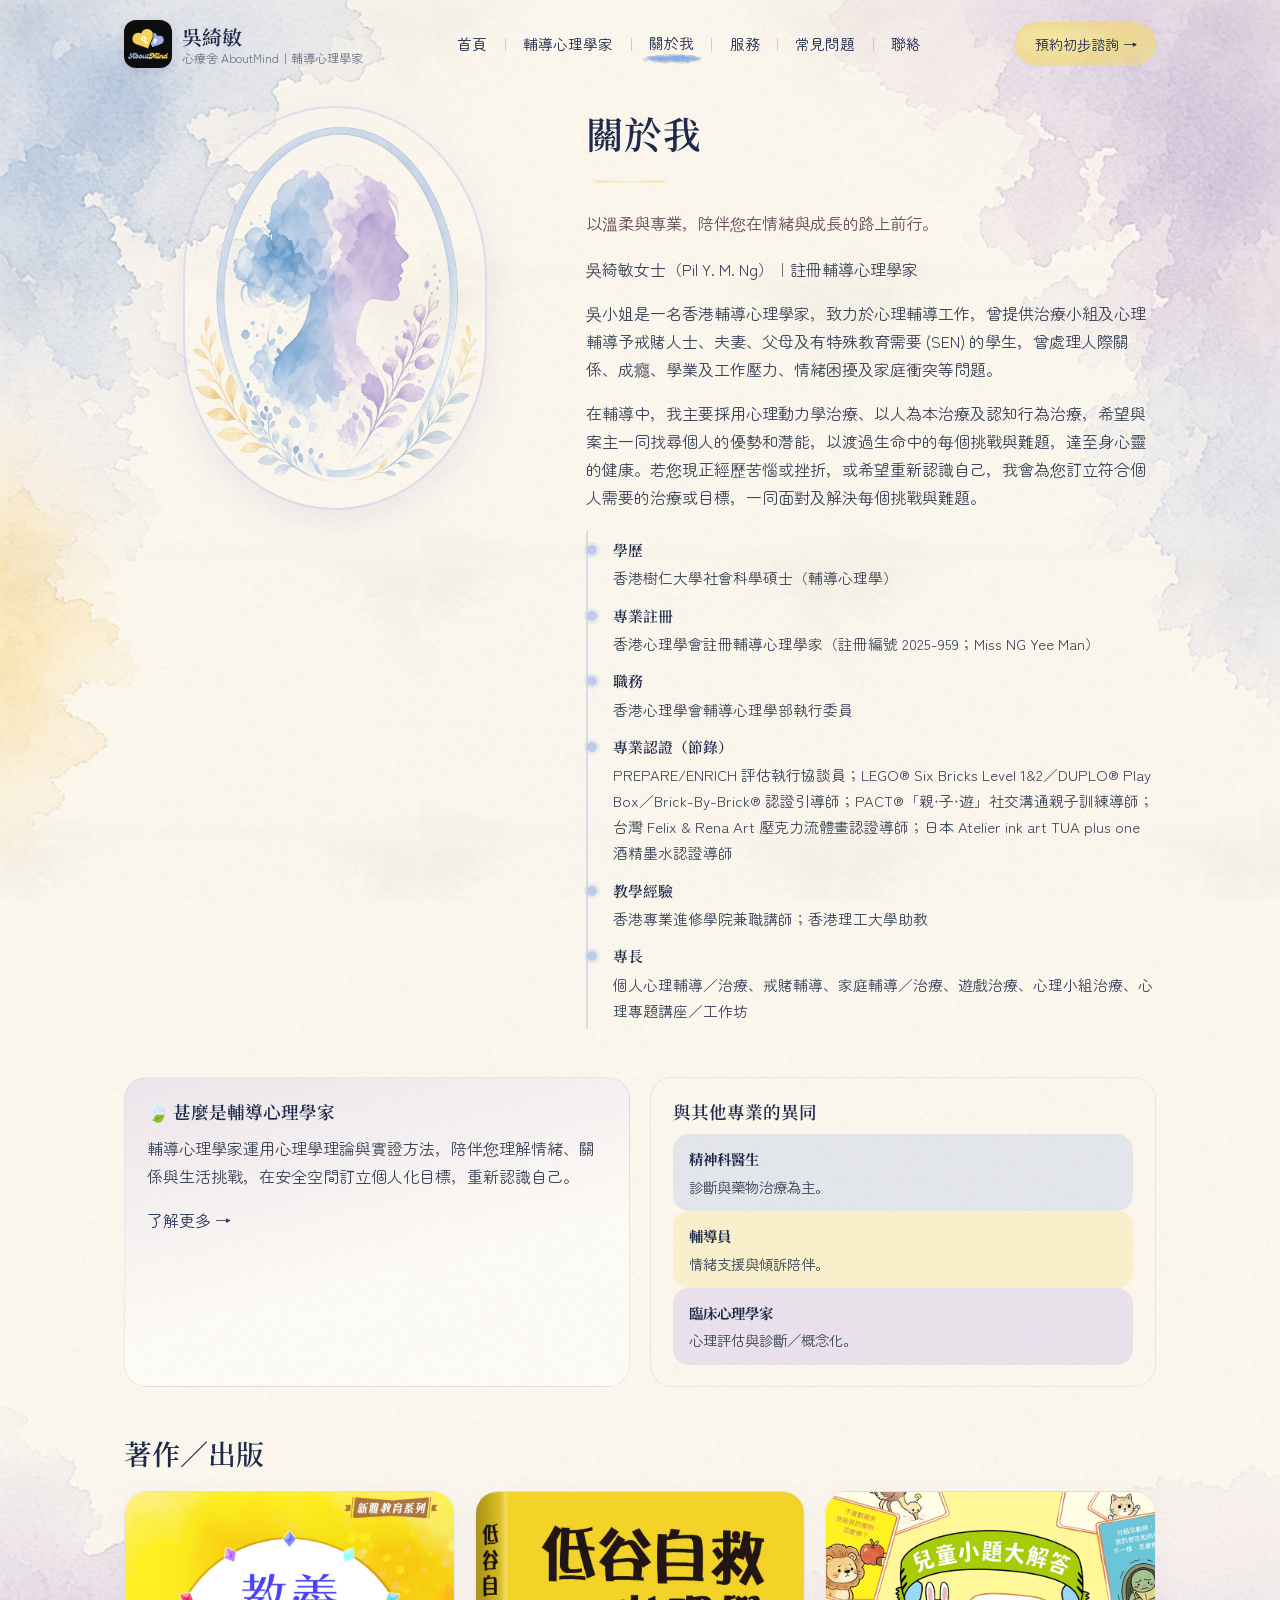
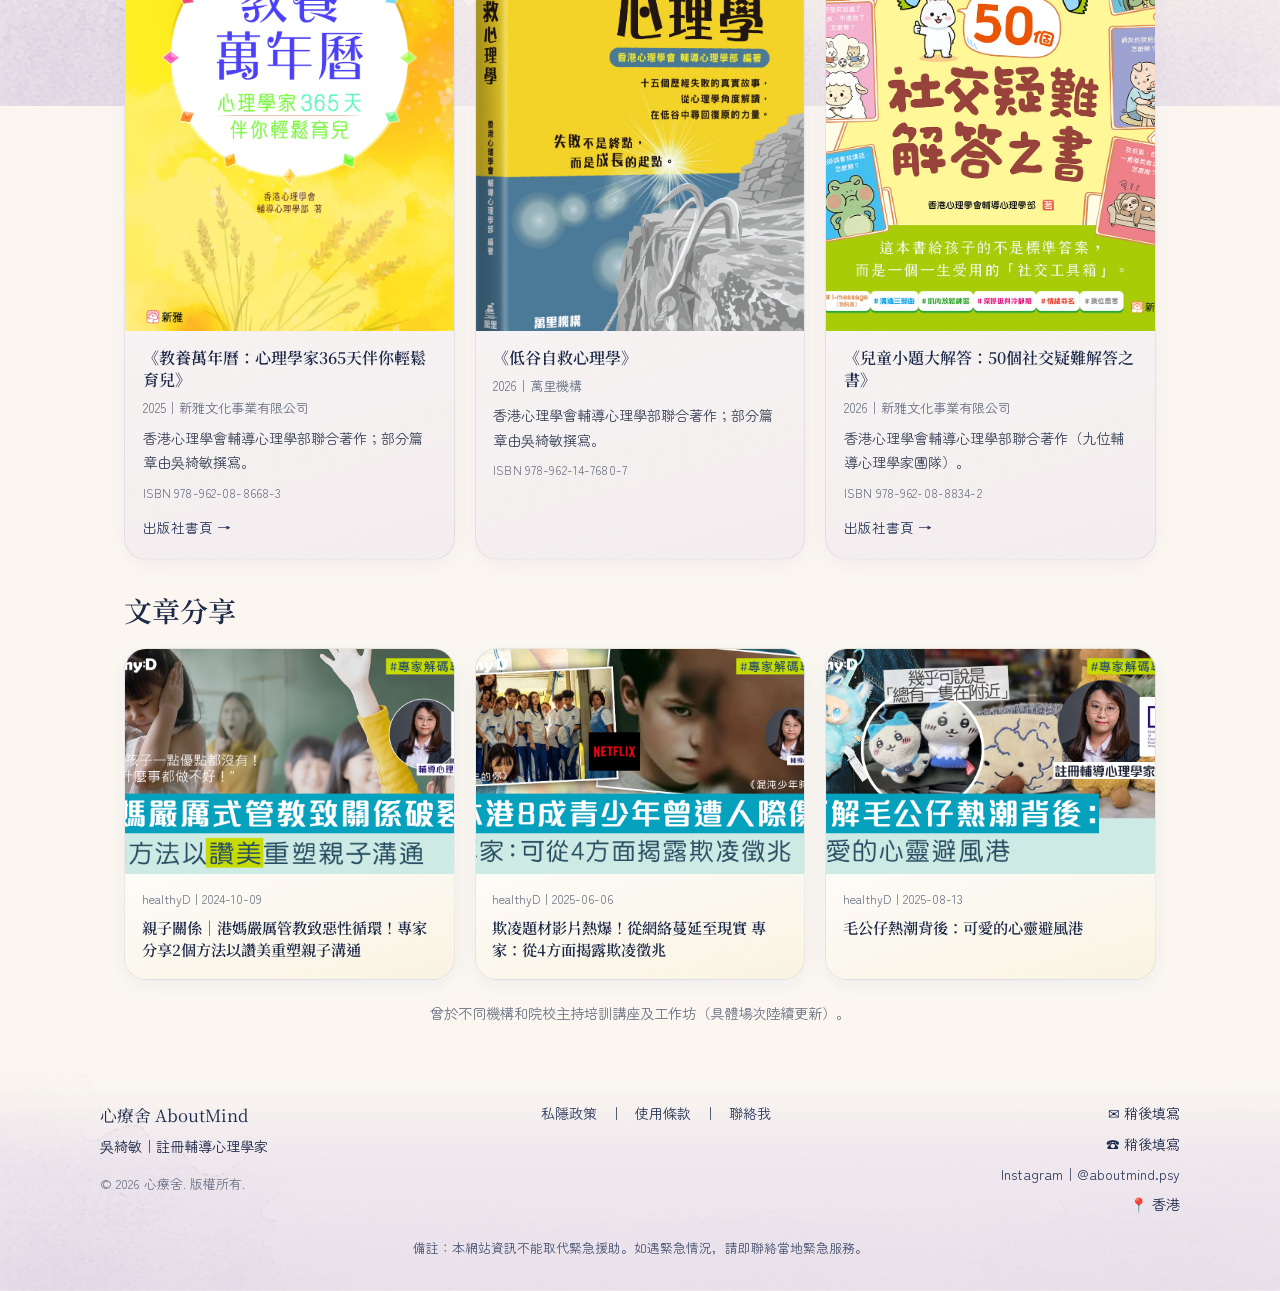
==== commit 72f8d09b: "Add mobile hamburger nav and responsive polish Co-authored-by: ymngcop-cloud <ymngcop-cloud@users.no" ====
--- a/about.html
+++ b/about.html
@@ -20,7 +20,14 @@
         <span class="brand-sub">心療舍 AboutMind｜輔導心理學家</span>
       </span>
     </a>
-    <nav class="nav" aria-label="主要導航">
+    <button class="nav-toggle" type="button" aria-expanded="false" aria-controls="primary-nav" aria-label="開啟選單">
+      <span class="nav-toggle-bars" aria-hidden="true">
+        <span class="nav-toggle-bar"></span>
+        <span class="nav-toggle-bar"></span>
+        <span class="nav-toggle-bar"></span>
+      </span>
+    </button>
+    <nav class="nav" id="primary-nav" aria-label="主要導航">
         <a href="index.html" data-page="index.html">首頁</a>
         <span class="sep">｜</span>
         <a href="counseling-psychologist.html" data-page="counseling-psychologist.html">輔導心理學家</a>
--- a/css/styles.css
+++ b/css/styles.css
@@ -26,7 +26,8 @@
 }
 
 *, *::before, *::after { box-sizing: border-box; }
-html { scroll-behavior: smooth; }
+html { scroll-behavior: smooth; overflow-x: clip; }
+body.nav-lock { overflow: hidden; }
 body {
   margin: 0;
   color: var(--body);
@@ -148,6 +149,54 @@
 }
 .nav a:hover { opacity: 0.75; }
 
+
+.nav-toggle {
+  display: none;
+  align-items: center;
+  justify-content: center;
+  width: 44px;
+  height: 44px;
+  padding: 0;
+  border: 1.5px solid rgba(30, 42, 74, 0.12);
+  border-radius: 12px;
+  background: rgba(255, 255, 255, 0.55);
+  cursor: pointer;
+  color: var(--navy);
+  flex-shrink: 0;
+  transition: background 0.15s ease, box-shadow 0.15s ease;
+}
+.nav-toggle:hover {
+  background: rgba(201, 184, 232, 0.28);
+}
+.nav-toggle:focus-visible {
+  outline: 2px solid var(--lavender-deep);
+  outline-offset: 2px;
+}
+.nav-toggle-bars {
+  display: flex;
+  flex-direction: column;
+  gap: 5px;
+  width: 18px;
+}
+.nav-toggle-bar {
+  display: block;
+  height: 2px;
+  width: 100%;
+  border-radius: 2px;
+  background: var(--navy);
+  transition: transform 0.2s ease, opacity 0.2s ease;
+  transform-origin: center;
+}
+.site-header.is-nav-open .nav-toggle-bar:nth-child(1) {
+  transform: translateY(7px) rotate(45deg);
+}
+.site-header.is-nav-open .nav-toggle-bar:nth-child(2) {
+  opacity: 0;
+}
+.site-header.is-nav-open .nav-toggle-bar:nth-child(3) {
+  transform: translateY(-7px) rotate(-45deg);
+}
+
 .header-cta {
   display: inline-flex;
   align-items: center;
@@ -805,16 +854,135 @@
 
 /* ---- Responsive ---- */
 @media (max-width: 900px) {
-  .hero, .about-hero, .contact-grid { grid-template-columns: 1fr; }
+  .site-wrap { padding-left: 1rem; padding-right: 1rem; }
+  .site-header {
+    display: grid;
+    grid-template-columns: 1fr auto;
+    align-items: center;
+    gap: 0.65rem 0.75rem;
+    padding: 0.85rem 0 0.75rem;
+  }
+  .brand { min-width: 0; }
+  .brand-sub {
+    white-space: nowrap;
+    overflow: hidden;
+    text-overflow: ellipsis;
+    max-width: 11.5rem;
+  }
+  .nav-toggle { display: inline-flex; grid-column: 2; grid-row: 1; }
+  .brand { grid-column: 1; grid-row: 1; }
+
+  .nav {
+    display: none;
+    grid-column: 1 / -1;
+    grid-row: 2;
+    width: 100%;
+    flex-direction: column;
+    align-items: stretch;
+    gap: 0.15rem;
+    padding: 0.35rem 0 0.5rem;
+    border-top: 1px solid rgba(30, 42, 74, 0.08);
+    margin-top: 0.15rem;
+  }
+  .nav .sep { display: none; }
+  .nav a {
+    display: flex;
+    align-items: center;
+    min-height: 44px;
+    padding: 0.65rem 0.85rem;
+    border-radius: 12px;
+    font-size: 1rem;
+  }
+  .nav a.active {
+    background-color: rgba(184, 197, 232, 0.28);
+    background-image: none;
+    padding-bottom: 0.65rem;
+  }
+  .nav a:hover { background: rgba(201, 184, 232, 0.18); opacity: 1; }
+
+  .header-cta {
+    display: none;
+    grid-column: 1 / -1;
+    grid-row: 3;
+    width: 100%;
+    min-height: 44px;
+    justify-content: center;
+    margin: 0.15rem 0 0.35rem;
+    font-size: 0.95rem;
+  }
+
+  .site-header.is-nav-open .nav { display: flex; }
+  .site-header.is-nav-open .header-cta { display: inline-flex; }
+
+  .hero, .about-hero, .contact-grid { grid-template-columns: 1fr; gap: 1.5rem; }
+  .hero { padding: 1.25rem 0 1.75rem; }
   .hero-visual { order: -1; }
-  .card-grid, .process-grid, .pub-grid, .media-grid, .home-pub-thumbs { grid-template-columns: 1fr; }
-  .card-grid-2, .modules { grid-template-columns: 1fr; }
-  .footer-inner { grid-template-columns: 1fr; text-align: center; }
+  .portrait-circle {
+    width: min(240px, 72vw);
+    margin: 0 auto;
+  }
+  .portrait-oval {
+    width: min(260px, 78vw);
+    margin: 0 auto;
+    display: block;
+  }
+  .about-hero { padding-top: 1rem; }
+  .card-grid,
+  .process-grid,
+  .pub-grid,
+  .media-grid,
+  .home-pub-thumbs,
+  .card-grid-2,
+  .modules {
+    grid-template-columns: 1fr;
+    gap: 1rem;
+  }
+  .pub-cover-link {
+    aspect-ratio: 3 / 4;
+    max-height: min(300px, 78vw);
+  }
+  .pub-cover {
+    object-position: top center;
+  }
+  .pub-card { max-width: 18rem; margin-inline: auto; width: 100%; }
+  .media-card { max-width: 26rem; margin-inline: auto; width: 100%; }
+  .home-pub-thumbs {
+    grid-template-columns: repeat(3, minmax(0, 1fr));
+    gap: 0.65rem;
+  }
+  .home-pub-thumb { max-width: none; margin-inline: 0; width: 100%; }
+  .section-label { gap: 0.65rem; margin: 1.15rem 0 1.5rem; }
+  .section-label h2 { white-space: normal; font-size: 1.25rem; }
+  .section-label .brush { max-width: 56px; }
+  .footer-inner {
+    grid-template-columns: 1fr;
+    text-align: center;
+    gap: 1.15rem;
+  }
   .footer-contact { align-items: center; text-align: center; }
-  .nav { width: 100%; justify-content: flex-start; }
-}
+  .site-footer { padding-left: 1rem; padding-right: 1rem; }
+  .faq-item summary { min-height: 48px; font-size: 1rem; }
+  .page-intro { margin: 1.15rem auto 1.5rem; padding: 0 0.15rem; }
+  .btn { min-height: 44px; width: 100%; max-width: 20rem; }
+  .pill-row { gap: 0.5rem; }
+}
+
+@media (max-width: 768px) {
+  body { font-size: 16px; background-attachment: scroll, scroll; }
+  .brand-name { font-size: 1.12rem; }
+  .brand-logo { width: 40px; height: 40px; }
+  .hero-copy .tagline { font-size: 1rem; }
+  .card { padding: 1.2rem 1.15rem 1.3rem; }
+  .home-pubs-head { flex-direction: column; align-items: flex-start; gap: 0.35rem; }
+}
+
 @media (max-width: 600px) {
-  .site-header { padding-top: 1rem; }
+  .site-header { padding-top: 0.75rem; }
   .brand-logo { width: 36px; height: 36px; }
-  .header-cta { display: none; }
-}
+  .brand-sub { max-width: 9.5rem; font-size: 0.7rem; }
+  .portrait-circle { width: min(220px, 68vw); }
+  .portrait-oval { width: min(230px, 72vw); }
+  .pub-cover-link { max-height: min(260px, 72vw); }
+  .cv-list li { font-size: 0.9rem; }
+  .contact-form .field { font-size: 16px; /* avoid iOS zoom */ }
+}
